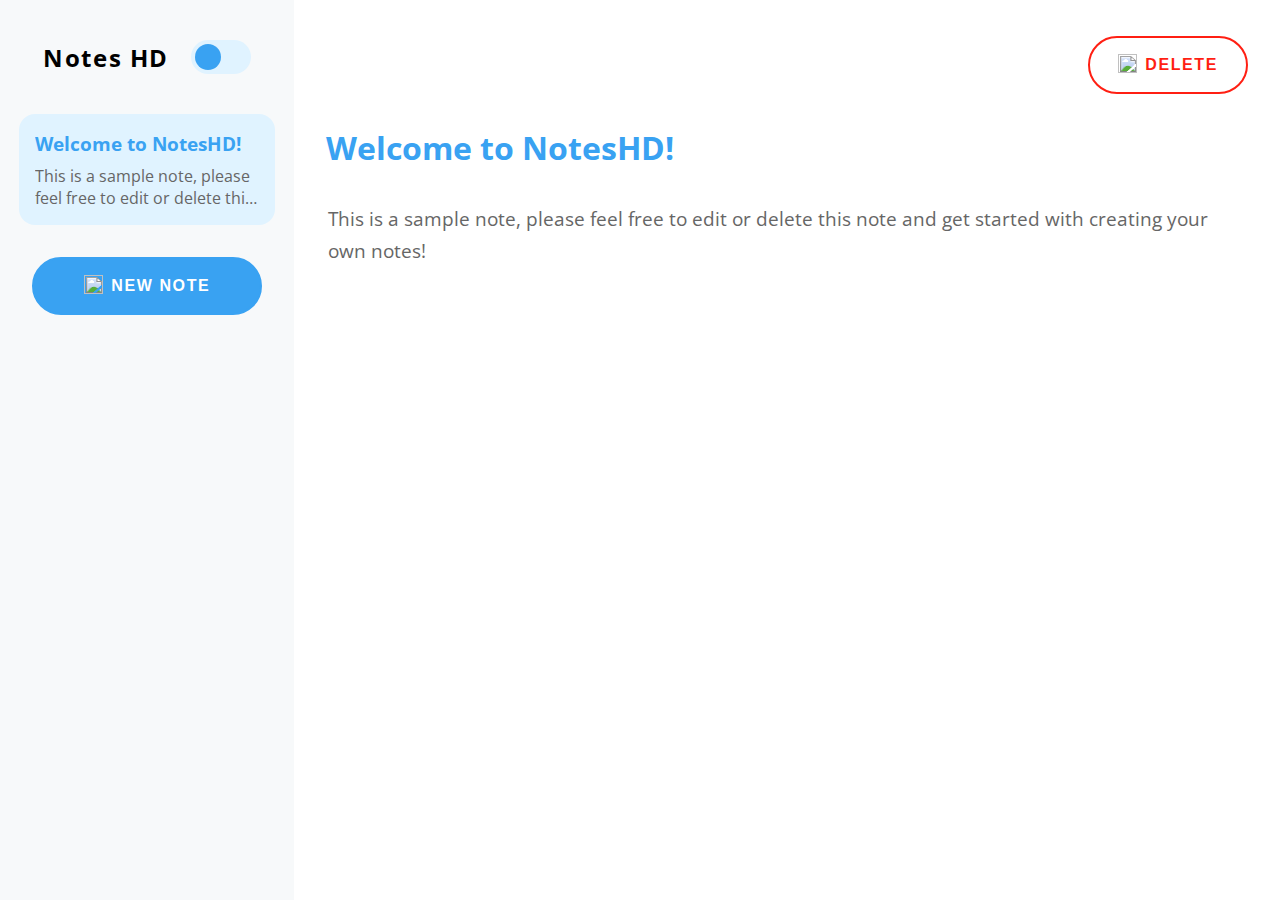
==== index.html @ 74dc89cb "fix: note title responsiveness and dark mode flash" ====
<!DOCTYPE html>
<html lang="en">
  <head>
    <meta charset="UTF-8" />
    <meta name="viewport" content="width=device-width, initial-scale=1.0" />
    <link rel="stylesheet" href="./styles.css" />
    <title>Vanilla Notes | Hetav Desai</title>
  </head>
  <body>
    <script src="theme.js" type="text/javascript"></script>
    <div class="container">
      <section class="left">
        <div class="header">
          <h2 class="notes-list-heading">Notes HD</h2>
          <div class="theme-switch-wrapper">
            <label class="theme-switch" for="checkbox">
              <input type="checkbox" id="checkbox" />
              <div class="slider round"></div>
            </label>
          </div>
        </div>
        <div class="notes-list">
          <!-- <div class="note-list-item">
            <h3 class="title">Title</h3>
            <p class="note">note</p>
          </div>
          <div class="note-list-item-selected">
            <h3 class="note-list-item-title">Title</h3>
            <p class="note-list-item-note">note</p>
          </div> -->
        </div>
        <button class="btn add" onclick="addNote()">
          <img src="/images/plus.svg" class="btn-icon" />
          <p>New Note</p>
        </button>
      </section>
      <section class="right">
        <div class="note-item">
          <!-- <input type="text" placeholder="Title" class="note-title"></input> -->
          <!-- <textarea
            type="text"
            placeholder="Note note"
            class="note-note"
          ></textarea>
          <small class="small-text">Last modified at 06:00 p.m.</small> -->
        </div>
      </section>
    </div>
    <script src="app.js" type="text/javascript"></script>
  </body>
</html>
---- styles.css ----
@import url("https://fonts.googleapis.com/css2?family=Open+Sans:wght@400;500;600;700;800;900&display=swap");

* {
  margin: 0;
}

:root {
  height: 100%;
  --primary-text: #000;
  --secondary-text: #666;
  --primary-bg: #fff;
  --secondary-bg: #f7f9fa;
  --tertiary-bg: #e0f3ff;
  --hover-bg: #e7f5fd;
  --accent: #ff1f13;
  --button: #39a2f2;
}

[data-theme="dark"] {
  --primary-text: #fafafa;
  --secondary-text: #8899a6;
  --primary-bg: #15202b;
  --secondary-bg: #253341;
  --tertiary-bg: #172e3f;
  --hover-bg: #172e3f;
  --accent: #ff1f13;
  --button: #39a2f2;
}

body {
  font-family: "Open Sans", sans-serif;
  height: 100%;
}

.div-edit {
  outline: none;
  line-height: auto;
}

.div-edit:empty {
  display: block;
  min-height: 3rem;
}

.div-edit:empty:focus::before {
  content: "";
  display: block;
  opacity: 0.5;
}

.div-edit:empty::before {
  content: "Untitled";
  display: block;
  opacity: 0.5;
}

.container {
  display: flex;
  width: 100%;
  height: 100%;
  background-color: var(--primary-bg);
  overflow: scroll;
  transition: all 0.25s ease-in;
}

.header {
  display: flex;
  flex-direction: row;
  align-items: center;
  justify-content: space-around;
  flex-wrap: wrap;
  /* max-width: 25%; */
}

.theme-switch-wrapper {
  display: flex;
  flex-direction: row;
  align-items: center;
  margin: 0.5rem 0;
}

.theme-switch {
  display: inline-block;
  height: 34px;
  position: relative;
  width: 60px;
}

.theme-switch input {
  display: none;
}

.slider {
  background-color: var(--tertiary-bg);
  bottom: 0;
  cursor: pointer;
  left: 0;
  position: absolute;
  right: 0;
  top: 0;
  transition: 0.4s;
}

.slider:before {
  background-color: var(--button);
  bottom: 4px;
  content: "";
  height: 26px;
  left: 4px;
  position: absolute;
  transition: 0.4s;
  width: 26px;
}

input:checked + .slider {
  background-color: var(--hover-bg);
}

input:checked + .slider:before {
  transform: translateX(26px);
  content: "";
}

.slider.round {
  border-radius: 34px;
}

.slider.round:before {
  border-radius: 50%;
}

.empty-state {
  display: flex;
  flex-direction: column;
  justify-content: center;
  align-items: center;
  height: 100%;
  color: var(--blue600);
}

.empty-state > img {
  width: 12rem;
  height: 12rem;
  opacity: 0.1;
}

.empty-state > h2 {
  margin: 3rem 0 0.5rem 0;
  font-size: 2rem;
  opacity: 0.2;
}

.empty-state > p {
  opacity: 0.3;
}

.left {
  width: 25%;
  min-width: 100px;
  padding: 2rem;
  background-color: var(--secondary-bg);
  overflow-y: scroll;
  transition: background-color 0.25s ease-in;
}

.notes-list {
  margin: 2rem 0;
  color: var(--primary-text);
}

.notes-list-heading {
  font-weight: 700;
  font-size: 1.5rem;
  letter-spacing: 0.1rem;
  color: var(--primary-text);
  text-align: center;
}

.note-list-item,
.note-list-item-selected {
  padding: 1rem;
  margin: 0.5rem -0.8rem;
  cursor: pointer;
  border-radius: 1rem;
  transition: color, background-color 0.3s ease-in-out;
  color: var(--primary-text);
}

.note-list-item:hover {
  background-color: var(--hover-bg);
  color: var(--button);
}

.note-list-item-title {
  font-size: 1.2rem;
  font-weight: bold;
  overflow: hidden;
  text-overflow: ellipsis;
  display: -webkit-box;
  -webkit-line-clamp: 1;
  -webkit-box-orient: vertical;
}

.note-list-item-note {
  font-size: 1rem;
  color: var(--secondary-text);
  overflow: hidden;
  text-overflow: ellipsis;
  display: -webkit-box;
  -webkit-line-clamp: 2;
  -webkit-box-orient: vertical;
  margin-top: 0.5rem;
}

.note-list-item-selected {
  background-color: var(--tertiary-bg);
  color: var(--button);
}

.note-list-item-selected .note-list-item-note {
  color: var(--secondary-text);
}

.btn {
  padding: 1rem 0;
  width: 100%;
  box-shadow: none;
  border-radius: 2rem;
  font-size: 1rem;
  font-weight: 700;
  letter-spacing: 0.1rem;
  cursor: pointer;
  text-transform: uppercase;
  display: flex;
  justify-content: center;
  align-items: center;
}

.add {
  border: 2px solid var(--button);
  color: white;
  background: var(--button);
}

button:focus {
  outline: none;
}

.delete {
  padding: 1rem 0;
  background-color: transparent;
  margin-left: auto;
  margin-top: 0.25rem;
  border: 2px solid var(--accent);
  color: var(--accent);
  min-width: 10rem;
  max-width: 10rem;
}

.btn-icon {
  height: 1.2rem;
  width: 1.2rem;
  margin: 0 0.5rem 0.2rem 0;
}

.right {
  padding: 2rem;
  width: 100%;
  min-width: 0;
  display: flex;
  flex-direction: column;
}

.note-item {
  display: flex;
  flex-direction: column;
  height: 100%;
}

input,
textarea {
  background-color: transparent;
  border: none;
  min-width: 0;
}

input:focus,
textarea:focus {
  outline: none;
}

.note-title {
  font-family: "Open Sans", sans-serif;
  font-weight: bold;
  font-size: 2rem;
  margin: 2rem 0;
  color: var(--button);
  resize: none;
  height: auto;
  text-overflow: ellipsis;
  display: -webkit-box;
  -webkit-line-clamp: 4;
  -webkit-box-orient: vertical;
}

.note-note {
  font-family: "Open Sans", sans-serif;
  height: 100%;
  resize: none;
  font-size: 1.2rem;
  color: var(--secondary-text);
  line-height: 2rem;
}

.small-text {
  margin: auto 0 0 auto;
  color: #303030;
}

@media (max-width: 960px) {
  .right {
    padding: 2rem;
  }

  .btn > p {
    display: none;
  }
  .btn,
  .delete {
    width: auto;
    min-width: 0;
    padding: 1rem;
  }

  .btn-icon {
    margin: 0;
  }

  .add {
    margin: auto;
  }
}
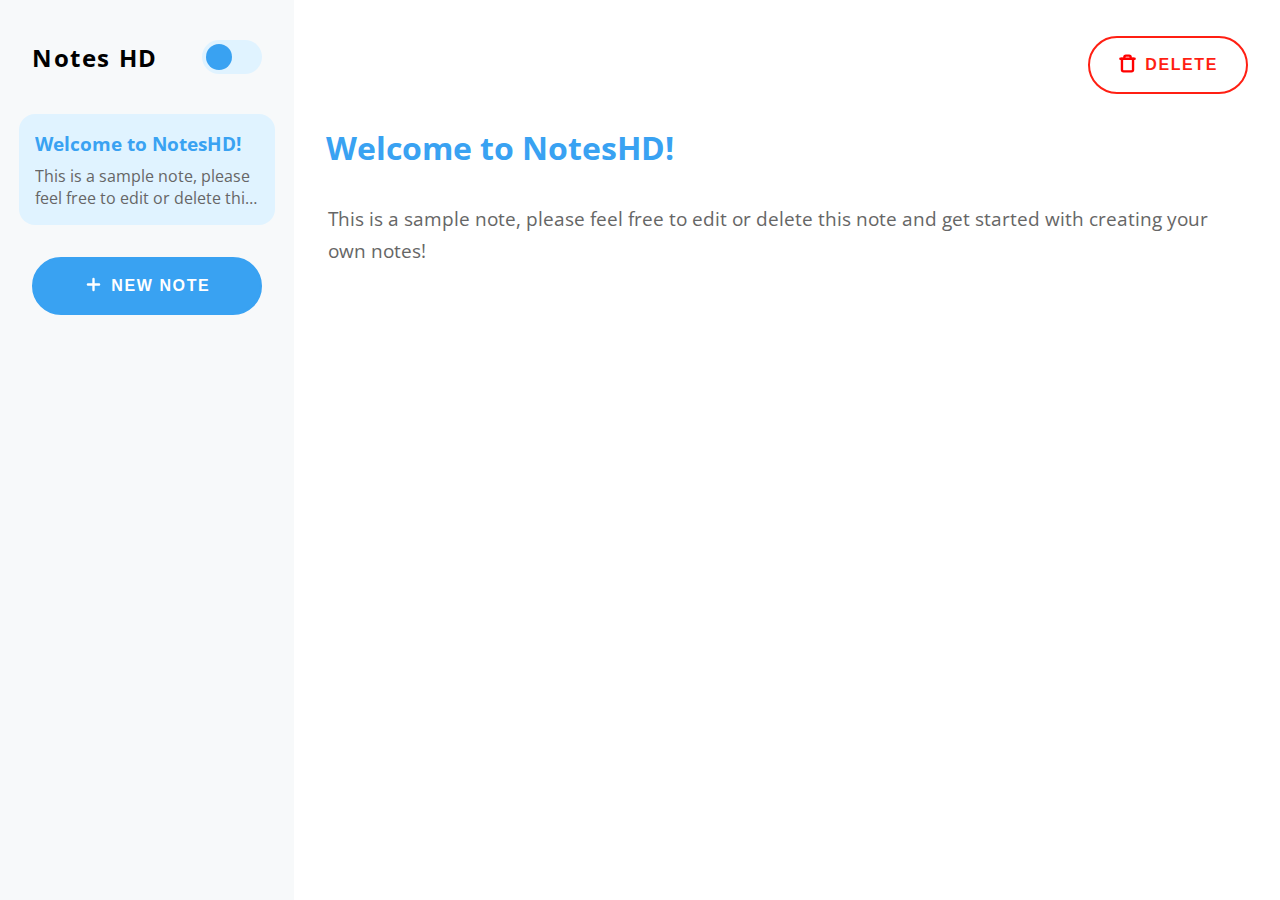
==== commit 993f2030: "Merge 281e39dfabed1f5d2a5e5e1a97935e56550a41a6 into be21c9ecf4bfc42489585206027e069be8a26231" ====
--- a/index.html
+++ b/index.html
@@ -4,7 +4,7 @@
     <meta charset="UTF-8" />
     <meta name="viewport" content="width=device-width, initial-scale=1.0" />
     <link rel="stylesheet" href="./styles.css" />
-    <title>Vanilla Notes | Hetav Desai</title>
+    <title>NotesHD | Hetav Desai</title>
   </head>
   <body>
     <script src="theme.js" type="text/javascript"></script>
@@ -12,14 +12,18 @@
       <section class="left">
         <div class="header">
           <h2 class="notes-list-heading">Notes HD</h2>
-          <div class="theme-switch-wrapper">
-            <label class="theme-switch" for="checkbox">
-              <input type="checkbox" id="checkbox" />
+          <label class="theme-switch-wrapper">
+            <div class="theme-switch">
+              <input
+                type="checkbox"
+                class="toggle-theme-checkbox"
+                aria-label="toggle theme"
+              />
               <div class="slider round"></div>
             </label>
           </div>
         </div>
-        <div class="notes-list">
+        <div class="notes-list js-notes-list">
           <!-- <div class="note-list-item">
             <h3 class="title">Title</h3>
             <p class="note">note</p>
@@ -29,13 +33,13 @@
             <p class="note-list-item-note">note</p>
           </div> -->
         </div>
-        <button class="btn add" onclick="addNote()">
-          <img src="/images/plus.svg" class="btn-icon" />
-          <p>New Note</p>
+        <button class="btn add-btn" onclick="addNote()">
+          <img src="/images/plus.svg" class="btn-icon" alt="add new note" />
+          <span>New Note</span>
         </button>
       </section>
       <section class="right">
-        <div class="note-item">
+        <div class="note-item js-note-item">
           <!-- <input type="text" placeholder="Title" class="note-title"></input> -->
           <!-- <textarea
             type="text"
--- a/styles.css
+++ b/styles.css
@@ -5,15 +5,15 @@
 }
 
 :root {
-  height: 100%;
+  height: 100vh;
   --primary-text: #000;
   --secondary-text: #666;
   --primary-bg: #fff;
   --secondary-bg: #f7f9fa;
   --tertiary-bg: #e0f3ff;
   --hover-bg: #e7f5fd;
-  --accent: #ff1f13;
-  --button: #39a2f2;
+  --accent-color: #ff1f13;
+  --button-color: #39a2f2;
 }
 
 [data-theme="dark"] {
@@ -23,8 +23,8 @@
   --secondary-bg: #253341;
   --tertiary-bg: #172e3f;
   --hover-bg: #172e3f;
-  --accent: #ff1f13;
-  --button: #39a2f2;
+  --accent-color: #ff1f13;
+  --button-color: #39a2f2;
 }
 
 body {
@@ -67,9 +67,8 @@
   display: flex;
   flex-direction: row;
   align-items: center;
-  justify-content: space-around;
+  justify-content: center;
   flex-wrap: wrap;
-  /* max-width: 25%; */
 }
 
 .theme-switch-wrapper {
@@ -102,7 +101,7 @@
 }
 
 .slider:before {
-  background-color: var(--button);
+  background-color: var(--button-color);
   bottom: 4px;
   content: "";
   height: 26px;
@@ -135,7 +134,6 @@
   justify-content: center;
   align-items: center;
   height: 100%;
-  color: var(--blue600);
 }
 
 .empty-state > img {
@@ -148,10 +146,12 @@
   margin: 3rem 0 0.5rem 0;
   font-size: 2rem;
   opacity: 0.2;
+  color: var(--secondary-text);
 }
 
 .empty-state > p {
   opacity: 0.3;
+  color: var(--secondary-text);
 }
 
 .left {
@@ -164,8 +164,8 @@
 }
 
 .notes-list {
-  margin: 2rem 0;
-  color: var(--primary-text);
+  margin: 2rem auto;
+  color: var(--secondary-text);
 }
 
 .notes-list-heading {
@@ -174,6 +174,7 @@
   letter-spacing: 0.1rem;
   color: var(--primary-text);
   text-align: center;
+  margin-right: auto;
 }
 
 .note-list-item,
@@ -188,7 +189,7 @@
 
 .note-list-item:hover {
   background-color: var(--hover-bg);
-  color: var(--button);
+  color: var(--button-color);
 }
 
 .note-list-item-title {
@@ -214,7 +215,7 @@
 
 .note-list-item-selected {
   background-color: var(--tertiary-bg);
-  color: var(--button);
+  color: var(--button-color);
 }
 
 .note-list-item-selected .note-list-item-note {
@@ -236,23 +237,23 @@
   align-items: center;
 }
 
-.add {
-  border: 2px solid var(--button);
+.add-btn {
+  border: 2px solid var(--button-color);
   color: white;
-  background: var(--button);
+  background: var(--button-color);
 }
 
 button:focus {
   outline: none;
 }
 
-.delete {
+.delete-btn {
   padding: 1rem 0;
   background-color: transparent;
   margin-left: auto;
   margin-top: 0.25rem;
-  border: 2px solid var(--accent);
-  color: var(--accent);
+  border: 2px solid var(--accent-color);
+  color: var(--accent-color);
   min-width: 10rem;
   max-width: 10rem;
 }
@@ -294,7 +295,7 @@
   font-weight: bold;
   font-size: 2rem;
   margin: 2rem 0;
-  color: var(--button);
+  color: var(--button-color);
   resize: none;
   height: auto;
   text-overflow: ellipsis;
@@ -322,11 +323,11 @@
     padding: 2rem;
   }
 
-  .btn > p {
+  .btn > span {
     display: none;
   }
   .btn,
-  .delete {
+  .delete-btn {
     width: auto;
     min-width: 0;
     padding: 1rem;
@@ -336,7 +337,7 @@
     margin: 0;
   }
 
-  .add {
+  .add-btn {
     margin: auto;
   }
 }
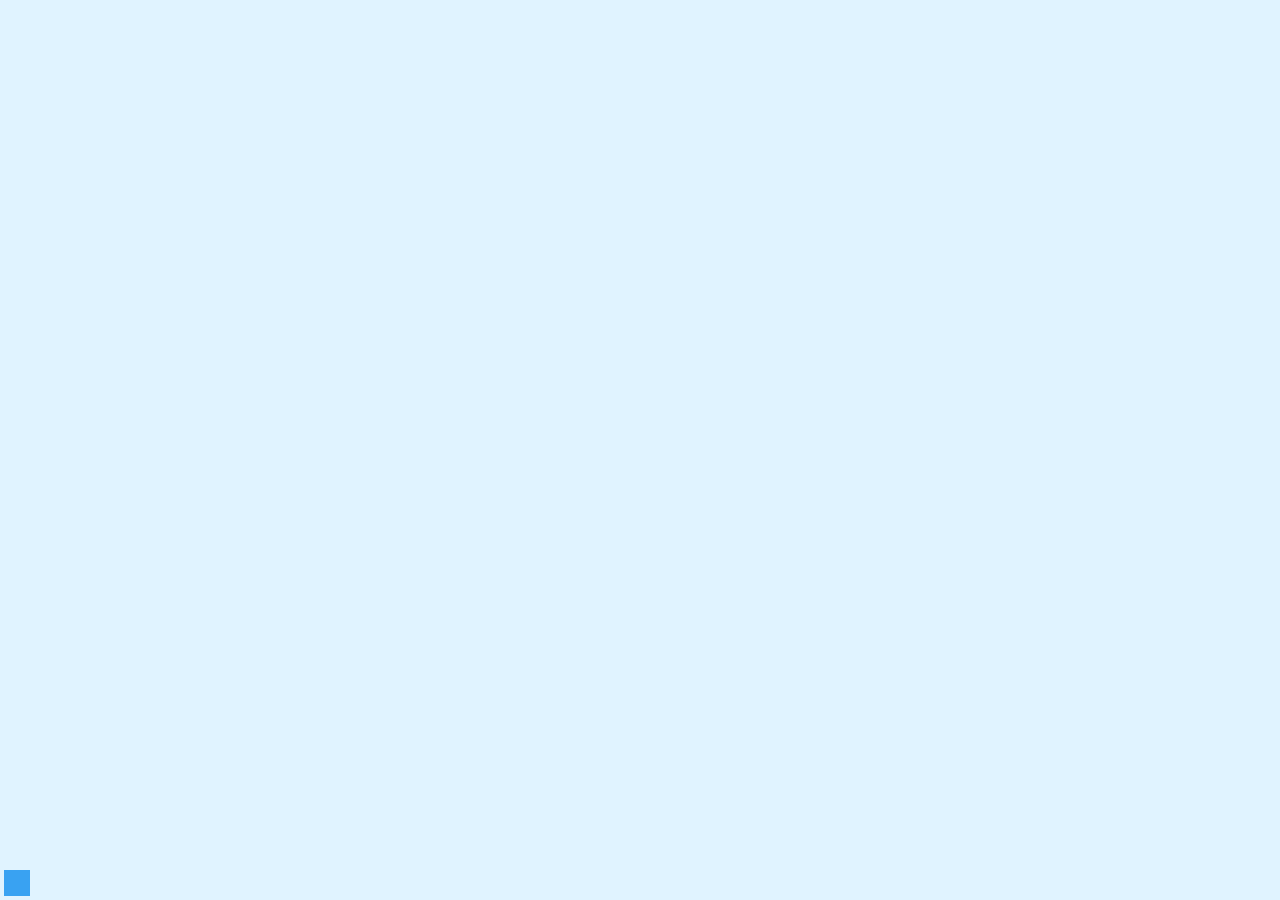
==== commit 38df7a42: "feat: add save, delete and create note functionality" ====
--- a/index.html
+++ b/index.html
@@ -1,55 +1,34 @@
 <!DOCTYPE html>
 <html lang="en">
-  <head>
-    <meta charset="UTF-8" />
-    <meta name="viewport" content="width=device-width, initial-scale=1.0" />
-    <link rel="stylesheet" href="./styles.css" />
-    <title>NotesHD | Hetav Desai</title>
-  </head>
-  <body>
-    <script src="theme.js" type="text/javascript"></script>
-    <div class="container">
-      <section class="left">
-        <div class="header">
-          <h2 class="notes-list-heading">Notes HD</h2>
-          <label class="theme-switch-wrapper">
-            <div class="theme-switch">
-              <input
-                type="checkbox"
-                class="toggle-theme-checkbox"
-                aria-label="toggle theme"
-              />
-              <div class="slider round"></div>
+
+<head>
+    <meta charset="UTF-8">
+    <meta name="viewport" content="width=device-width, initial-scale=1.0">
+    <title>Notes App</title>
+    <link rel="stylesheet" href="styles.css" />
+</head>
+
+<body>
+    <div class="main">
+        <div class="sidebar">
+            <label for="dark">
+                <input type="checkbox" name="dark" id="dark" />
+                <span class="slider"></span>
             </label>
-          </div>
+            <button style="margin-top: 1rem;" id="btn-new" class="btn btn-new">+ New Note</button>
         </div>
-        <div class="notes-list js-notes-list">
-          <!-- <div class="note-list-item">
-            <h3 class="title">Title</h3>
-            <p class="note">note</p>
-          </div>
-          <div class="note-list-item-selected">
-            <h3 class="note-list-item-title">Title</h3>
-            <p class="note-list-item-note">note</p>
-          </div> -->
+        <div class="note">
+            <div class="absolute">
+                <button id="btn-save" class="btn btn-new btn-save">Save</button>
+                <button id="btn-delete" class="btn btn-delete">Delete</button>
+            </div>
+            <input type="text" id="heading" class="note-heading" />
+            <div class="note-content" id="content" contenteditable="true"></div>
         </div>
-        <button class="btn add-btn" onclick="addNote()">
-          <img src="/images/plus.svg" class="btn-icon" alt="add new note" />
-          <span>New Note</span>
-        </button>
-      </section>
-      <section class="right">
-        <div class="note-item js-note-item">
-          <!-- <input type="text" placeholder="Title" class="note-title"></input> -->
-          <!-- <textarea
-            type="text"
-            placeholder="Note note"
-            class="note-note"
-          ></textarea>
-          <small class="small-text">Last modified at 06:00 p.m.</small> -->
-        </div>
-      </section>
     </div>
-    <script src="app.js" type="text/javascript"></script>
-  </body>
-</html>
+    <script type="module" src="./index.js"></script>
+    <script type="module" src="./theme.js"></script>
+    <script type="module" src="./utils.js"></script>
+</body>
+
+</html>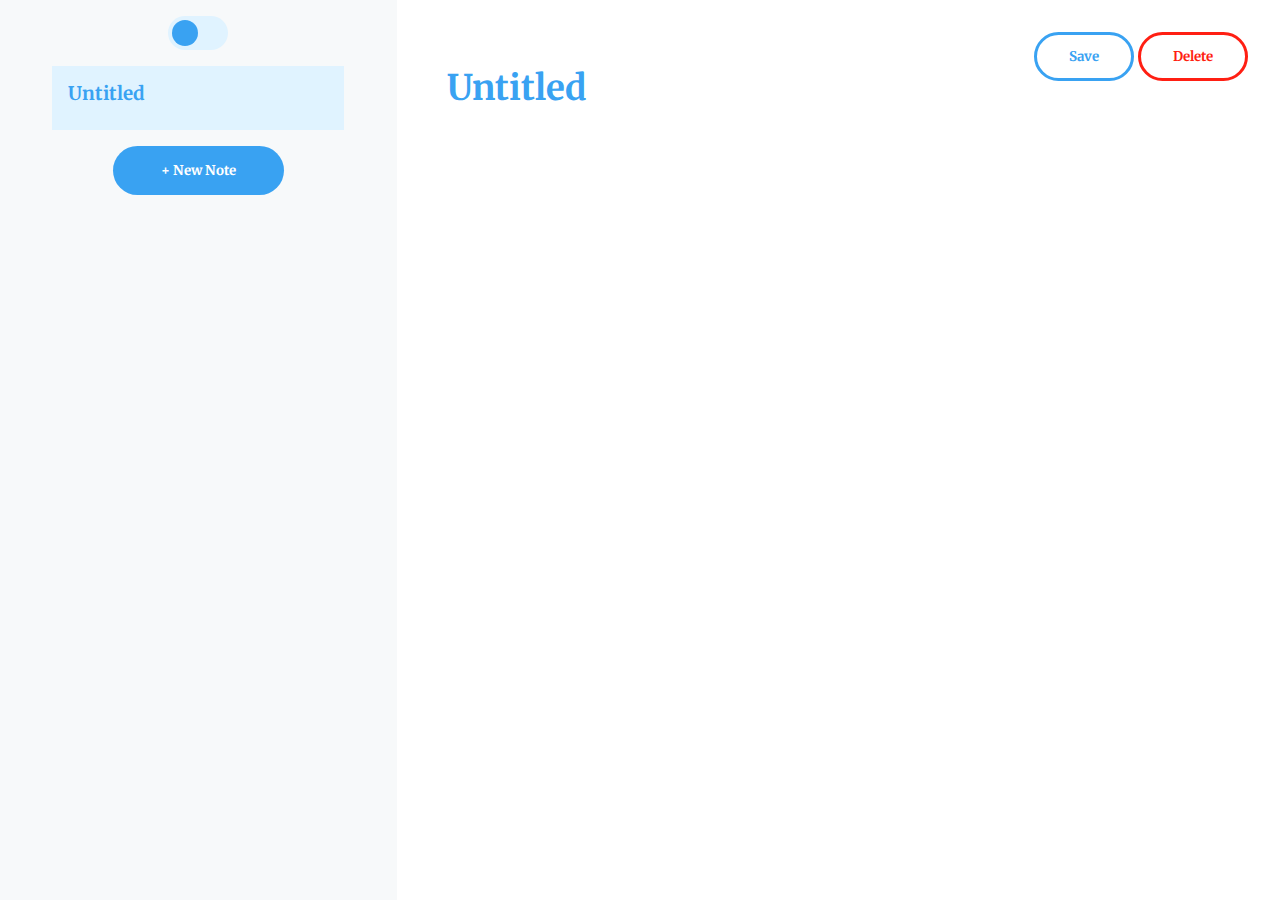
==== commit 3a712547: "refactor: add changes suggested in comments" ====
--- a/index.html
+++ b/index.html
@@ -2,33 +2,33 @@
 <html lang="en">
 
 <head>
-    <meta charset="UTF-8">
-    <meta name="viewport" content="width=device-width, initial-scale=1.0">
-    <title>Notes App</title>
-    <link rel="stylesheet" href="styles.css" />
+  <meta charset="UTF-8">
+  <meta name="viewport" content="width=device-width, initial-scale=1.0">
+  <title>Notes App</title>
+  <link rel="stylesheet" href="styles.css" />
 </head>
 
 <body>
-    <div class="main">
-        <div class="sidebar">
-            <label for="dark">
-                <input type="checkbox" name="dark" id="dark" />
-                <span class="slider"></span>
-            </label>
-            <button style="margin-top: 1rem;" id="btn-new" class="btn btn-new">+ New Note</button>
-        </div>
-        <div class="note">
-            <div class="absolute">
-                <button id="btn-save" class="btn btn-new btn-save">Save</button>
-                <button id="btn-delete" class="btn btn-delete">Delete</button>
-            </div>
-            <input type="text" id="heading" class="note-heading" />
-            <div class="note-content" id="content" contenteditable="true"></div>
-        </div>
+  <div class="main">
+    <div class="sidebar">
+      <label for="dark">
+        <input type="checkbox" name="dark" id="dark" />
+        <span class="slider"></span>
+      </label>
+      <button id="btn-new" class="btn btn-new marginTop">+ New Note</button>
     </div>
-    <script type="module" src="./index.js"></script>
-    <script type="module" src="./theme.js"></script>
-    <script type="module" src="./utils.js"></script>
+    <div class="note">
+      <div class="absolute">
+        <button id="btn-save" class="btn btn-new btn-save">Save</button>
+        <button id="btn-delete" class="btn btn-delete">Delete</button>
+      </div>
+      <input type="text" id="heading" class="note-heading" />
+      <div class="note-content" id="content" contenteditable></div>
+    </div>
+  </div>
+  <script type="module" src="./index.js"></script>
+  <script type="module" src="./theme.js"></script>
+  <script type="module" src="./utils.js"></script>
 </body>
 
 </html>--- a/styles.css
+++ b/styles.css
@@ -1,343 +1,274 @@
-@import url("https://fonts.googleapis.com/css2?family=Open+Sans:wght@400;500;600;700;800;900&display=swap");
-
-* {
-  margin: 0;
-}
+@import url('https://fonts.googleapis.com/css2?family=Merriweather:ital,wght@0,400;0,700;1,400;1,700&display=swap');
 
 :root {
-  height: 100vh;
   --primary-text: #000;
   --secondary-text: #666;
   --primary-bg: #fff;
   --secondary-bg: #f7f9fa;
   --tertiary-bg: #e0f3ff;
-  --hover-bg: #e7f5fd;
-  --accent-color: #ff1f13;
-  --button-color: #39a2f2;
-}
-
-[data-theme="dark"] {
-  --primary-text: #fafafa;
-  --secondary-text: #8899a6;
-  --primary-bg: #15202b;
-  --secondary-bg: #253341;
-  --tertiary-bg: #172e3f;
-  --hover-bg: #172e3f;
-  --accent-color: #ff1f13;
-  --button-color: #39a2f2;
+  --warning-color: #ff1f13;
+  --warning-dark: #ca1910;
+  --warning-light: #ff4b42;
+  --primary-color: #39a2f2;
+  --dark-color: #1a85d6;
+  --light-color: #6cbaf7;
+}
+
+html {
+  box-sizing: border-box;
+}
+
+*,
+*:before,
+*:after {
+  box-sizing: inherit;
 }
 
 body {
-  font-family: "Open Sans", sans-serif;
-  height: 100%;
-}
-
-.div-edit {
-  outline: none;
-  line-height: auto;
-}
-
-.div-edit:empty {
-  display: block;
-  min-height: 3rem;
-}
-
-.div-edit:empty:focus::before {
-  content: "";
-  display: block;
-  opacity: 0.5;
-}
-
-.div-edit:empty::before {
-  content: "Untitled";
-  display: block;
-  opacity: 0.5;
-}
-
-.container {
-  display: flex;
-  width: 100%;
-  height: 100%;
+  font-family: 'Merriweather', serif;
+  margin: 0;
+}
+
+/* Buttons */
+.btn {
+  font-weight: 700;
+  border-radius: 25px;
+  font-family: inherit;
+  cursor: pointer;
+}
+
+.btn-new {
+  color: white;
+  background: var(--primary-color);
+  border: none;
+  padding: 1rem 1.2rem;
+  outline: none;
+  cursor: pointer;
+}
+
+.btn-new:hover,
+.btn-new:focus {
+  outline: none;
+  background: var(--dark-color);
+}
+
+.btn-new:active {
+  background: var(--light-color);
+}
+
+.btn-delete {
+  color: var(--warning-color);
+  background: var(--primary-bg);
+  padding: 0.8rem 2rem;
+  border: 3px solid var(--warning-color);
+}
+
+.btn-delete:hover,
+.btn-delete:focus {
+  outline: none;
+  background: var(--warning-dark);
+  border: 3px solid var(--warning-dark);
+  color: white;
+}
+
+.btn-delete:active {
+  background: var(--warning-light);
+  border: 3px solid var(--warning-light);
+}
+
+.btn-save {
+  border: 3px solid var(--primary-color);
+  padding: 0.8rem 2rem;
+  color: var(--primary-color);
   background-color: var(--primary-bg);
-  overflow: scroll;
-  transition: all 0.25s ease-in;
-}
-
-.header {
-  display: flex;
-  flex-direction: row;
-  align-items: center;
-  justify-content: center;
-  flex-wrap: wrap;
-}
-
-.theme-switch-wrapper {
-  display: flex;
-  flex-direction: row;
-  align-items: center;
-  margin: 0.5rem 0;
-}
-
-.theme-switch {
+}
+
+.btn-save:hover,
+.btn-save:focus {
+  border: 3px solid var(--dark-color);
+  color: white;
+}
+
+.btn-save:active {
+  border: 3px solid var(--light-color);
+  color: white;
+}
+
+.absolute {
+  position: absolute;
+  top: 0.5rem;
+  right: 0rem;
+  padding-bottom: 1rem;
+}
+
+.marginTop {
+  margin-top: 1rem;
+}
+
+/* Toggle */
+
+input[type="checkbox"] {
+  opacity: 0;
+  width: 0;
+  height: 0;
+}
+
+label[for="dark"] {
   display: inline-block;
   height: 34px;
+  width: 60px;
+  background-color: var(--tertiary-bg);
+  border-radius: 34px;
   position: relative;
-  width: 60px;
-}
-
-.theme-switch input {
-  display: none;
+  flex: 0 0 auto;
+  margin-bottom: 1rem;
 }
 
 .slider {
-  background-color: var(--tertiary-bg);
+  position: absolute;
+  cursor: pointer;
+  top: 0;
+  left: 0;
+  right: 0;
   bottom: 0;
-  cursor: pointer;
-  left: 0;
+  transition: .4s;
+}
+
+.slider:before {
   position: absolute;
-  right: 0;
-  top: 0;
-  transition: 0.4s;
-}
-
-.slider:before {
-  background-color: var(--button-color);
-  bottom: 4px;
   content: "";
   height: 26px;
+  width: 26px;
   left: 4px;
-  position: absolute;
-  transition: 0.4s;
-  width: 26px;
-}
-
-input:checked + .slider {
-  background-color: var(--hover-bg);
-}
-
-input:checked + .slider:before {
+  bottom: 4px;
+  background: var(--primary-color);
+  transition: .4s;
+  border-radius: 50%;
+}
+
+input:checked+.slider:before {
   transform: translateX(26px);
-  content: "";
-}
-
-.slider.round {
-  border-radius: 34px;
-}
-
-.slider.round:before {
-  border-radius: 50%;
-}
-
-.empty-state {
+}
+
+/* Sidebar Note */
+
+.sidebar-note {
+  position: relative;
+  padding: 0.5rem;
+  width: 80%;
+  color: var(--secondary-text);
+  cursor: pointer;
+}
+
+.sidebar-note>p {
+  margin: 0;
+  white-space: nowrap;
+  overflow: hidden;
+  text-overflow: ellipsis;
+}
+
+.sidebar-note-heading {
+  color: var(--primary-text);
+  margin-block-start: 0em;
+  margin-block-end: 0.5em;
+  white-space: nowrap;
+  overflow: hidden;
+  text-overflow: ellipsis;
+}
+
+.sidebar-note-active {
+  background-color: var(--tertiary-bg);
+}
+
+.sidebar-note-heading-active {
+  color: var(--primary-color);
+}
+
+/* Divided Screen */
+
+.main {
+  display: flex;
+  align-items: stretch;
+  height: 100vh
+}
+
+.sidebar {
+  padding: 1rem;
   display: flex;
   flex-direction: column;
-  justify-content: center;
   align-items: center;
-  height: 100%;
-}
-
-.empty-state > img {
-  width: 12rem;
-  height: 12rem;
-  opacity: 0.1;
-}
-
-.empty-state > h2 {
-  margin: 3rem 0 0.5rem 0;
-  font-size: 2rem;
-  opacity: 0.2;
-  color: var(--secondary-text);
-}
-
-.empty-state > p {
-  opacity: 0.3;
-  color: var(--secondary-text);
-}
-
-.left {
-  width: 25%;
-  min-width: 100px;
-  padding: 2rem;
-  background-color: var(--secondary-bg);
-  overflow-y: scroll;
-  transition: background-color 0.25s ease-in;
-}
-
-.notes-list {
-  margin: 2rem auto;
-  color: var(--secondary-text);
-}
-
-.notes-list-heading {
+  justify-content: flex-start;
+  background: var(--secondary-bg);
+  flex: 4;
+  overflow: auto;
+}
+
+
+.note {
+  position: relative;
+  background: var(--primary-bg);
+  padding: 1rem;
+  overflow-y: auto;
+  overflow-x: hidden;
+  flex: 6
+}
+
+.note-heading {
+  font-family: inherit;
+  color: var(--primary-color);
+  font-size: 2.2rem;
   font-weight: 700;
-  font-size: 1.5rem;
-  letter-spacing: 0.1rem;
-  color: var(--primary-text);
-  text-align: center;
-  margin-right: auto;
-}
-
-.note-list-item,
-.note-list-item-selected {
-  padding: 1rem;
-  margin: 0.5rem -0.8rem;
-  cursor: pointer;
-  border-radius: 1rem;
-  transition: color, background-color 0.3s ease-in-out;
-  color: var(--primary-text);
-}
-
-.note-list-item:hover {
-  background-color: var(--hover-bg);
-  color: var(--button-color);
-}
-
-.note-list-item-title {
-  font-size: 1.2rem;
-  font-weight: bold;
-  overflow: hidden;
-  text-overflow: ellipsis;
-  display: -webkit-box;
-  -webkit-line-clamp: 1;
-  -webkit-box-orient: vertical;
-}
-
-.note-list-item-note {
-  font-size: 1rem;
-  color: var(--secondary-text);
-  overflow: hidden;
-  text-overflow: ellipsis;
-  display: -webkit-box;
-  -webkit-line-clamp: 2;
-  -webkit-box-orient: vertical;
-  margin-top: 0.5rem;
-}
-
-.note-list-item-selected {
-  background-color: var(--tertiary-bg);
-  color: var(--button-color);
-}
-
-.note-list-item-selected .note-list-item-note {
-  color: var(--secondary-text);
-}
-
-.btn {
-  padding: 1rem 0;
-  width: 100%;
-  box-shadow: none;
-  border-radius: 2rem;
-  font-size: 1rem;
-  font-weight: 700;
-  letter-spacing: 0.1rem;
-  cursor: pointer;
-  text-transform: uppercase;
+  outline: none;
+  border: none;
+  background: var(--primary-bg);
+  margin: 3rem 2rem 0 2rem;
+  width: inherit;
+}
+
+.note-content {
   display: flex;
-  justify-content: center;
-  align-items: center;
-}
-
-.add-btn {
-  border: 2px solid var(--button-color);
-  color: white;
-  background: var(--button-color);
-}
-
-button:focus {
-  outline: none;
-}
-
-.delete-btn {
-  padding: 1rem 0;
-  background-color: transparent;
-  margin-left: auto;
-  margin-top: 0.25rem;
-  border: 2px solid var(--accent-color);
-  color: var(--accent-color);
-  min-width: 10rem;
-  max-width: 10rem;
-}
-
-.btn-icon {
-  height: 1.2rem;
-  width: 1.2rem;
-  margin: 0 0.5rem 0.2rem 0;
-}
-
-.right {
-  padding: 2rem;
-  width: 100%;
-  min-width: 0;
-  display: flex;
-  flex-direction: column;
-}
-
-.note-item {
-  display: flex;
-  flex-direction: column;
-  height: 100%;
-}
-
-input,
-textarea {
-  background-color: transparent;
+  margin: 1rem 2rem;
+  color: var(--secondary-text)
+}
+
+.note-content:focus {
   border: none;
-  min-width: 0;
-}
-
-input:focus,
-textarea:focus {
-  outline: none;
-}
-
-.note-title {
-  font-family: "Open Sans", sans-serif;
-  font-weight: bold;
-  font-size: 2rem;
-  margin: 2rem 0;
-  color: var(--button-color);
-  resize: none;
-  height: auto;
-  text-overflow: ellipsis;
-  display: -webkit-box;
-  -webkit-line-clamp: 4;
-  -webkit-box-orient: vertical;
-}
-
-.note-note {
-  font-family: "Open Sans", sans-serif;
-  height: 100%;
-  resize: none;
-  font-size: 1.2rem;
-  color: var(--secondary-text);
-  line-height: 2rem;
-}
-
-.small-text {
-  margin: auto 0 0 auto;
-  color: #303030;
-}
-
-@media (max-width: 960px) {
-  .right {
-    padding: 2rem;
-  }
-
-  .btn > span {
-    display: none;
-  }
-  .btn,
-  .delete-btn {
-    width: auto;
-    min-width: 0;
+  outline: none;
+}
+
+
+@media screen and (min-width: 480px) {
+
+  .absolute {
+    right: 1.5rem;
+    top: 1.5rem;
+  }
+
+  .sidebar-note {
     padding: 1rem;
   }
 
-  .btn-icon {
-    margin: 0;
-  }
-
-  .add-btn {
-    margin: auto;
-  }
-}
+}
+
+@media screen and (min-width: 768px) {
+  .btn-new {
+    padding: 1rem 3rem;
+  }
+
+  .btn-save {
+    padding: 0.8rem 2rem;
+  }
+
+  .absolute {
+    right: 2rem;
+    top: 2rem;
+  }
+
+  .sidebar {
+    flex: 3
+  }
+
+  .note {
+    flex: 7
+  }
+}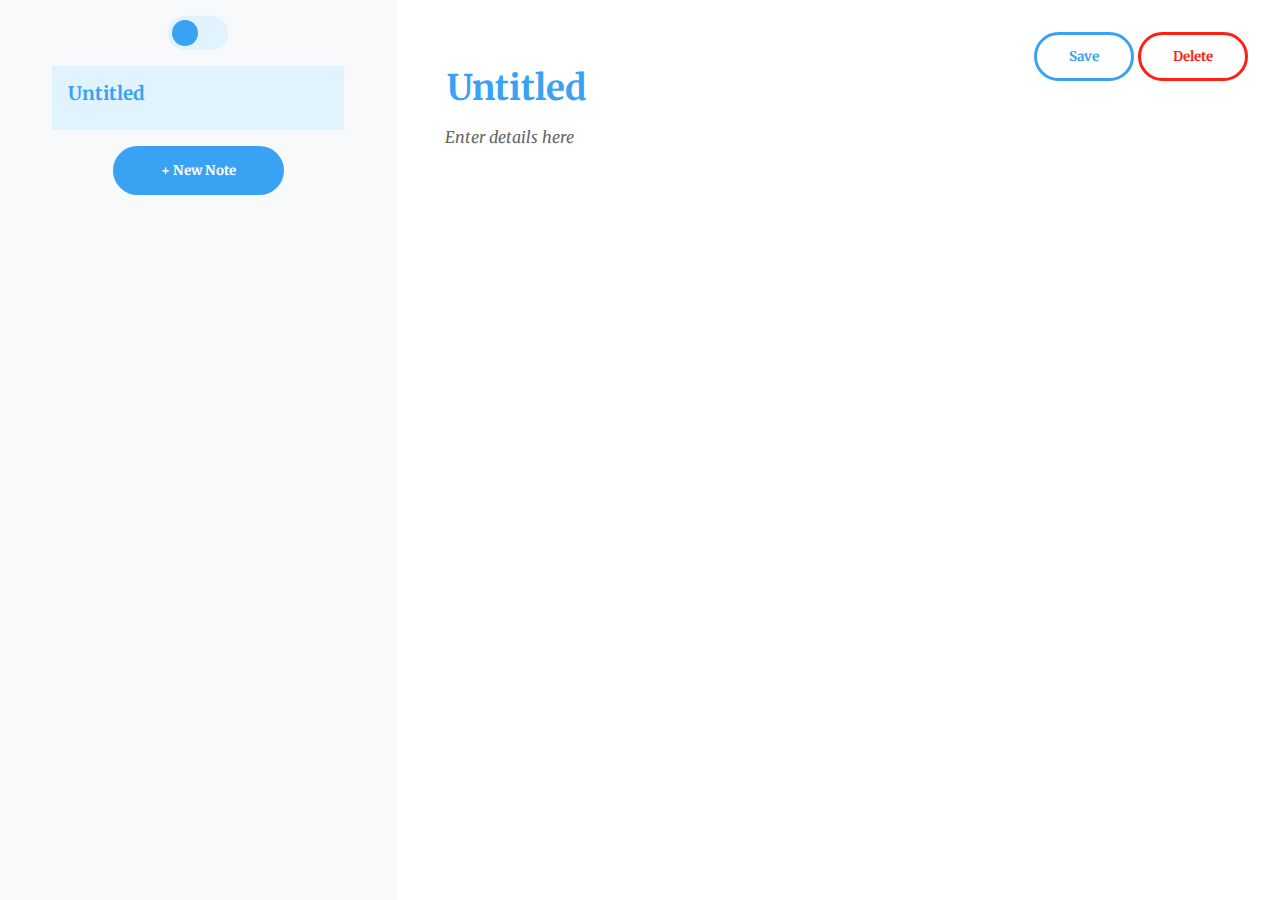
==== commit 8f2bbe08: "Merge pull request #1 from purvasheth/master" ====
--- a/index.html
+++ b/index.html
@@ -23,7 +23,7 @@
         <button id="btn-delete" class="btn btn-delete">Delete</button>
       </div>
       <input type="text" id="heading" class="note-heading" />
-      <div class="note-content" id="content" contenteditable></div>
+      <div class="note-content" id="content" contenteditable data-placeholder="Enter details here"></div>
     </div>
   </div>
   <script type="module" src="./index.js"></script>
--- a/styles.css
+++ b/styles.css
@@ -213,6 +213,12 @@
   flex: 6
 }
 
+:empty:before {
+  content: attr(data-placeholder);
+  color: var(--secondary-text);
+  font-style: italic;
+}
+
 .note-heading {
   font-family: inherit;
   color: var(--primary-color);
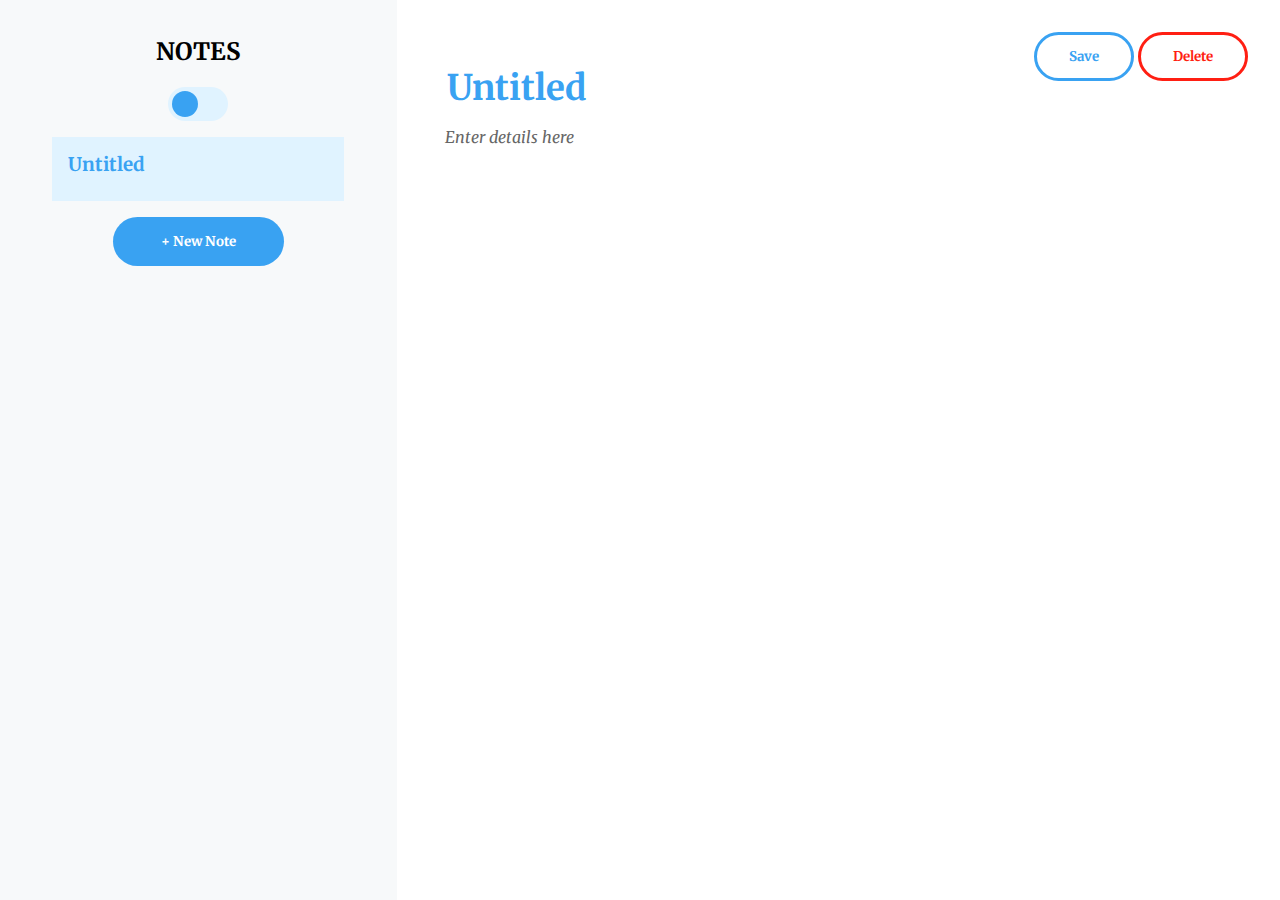
==== commit 4e7a3def: "style: add heading on sidebar" ====
--- a/index.html
+++ b/index.html
@@ -11,6 +11,7 @@
 <body>
   <div class="main">
     <div class="sidebar">
+      <h2 class="sidebar-heading">NOTES</h2>
       <label for="dark">
         <input type="checkbox" name="dark" id="dark" />
         <span class="slider"></span>
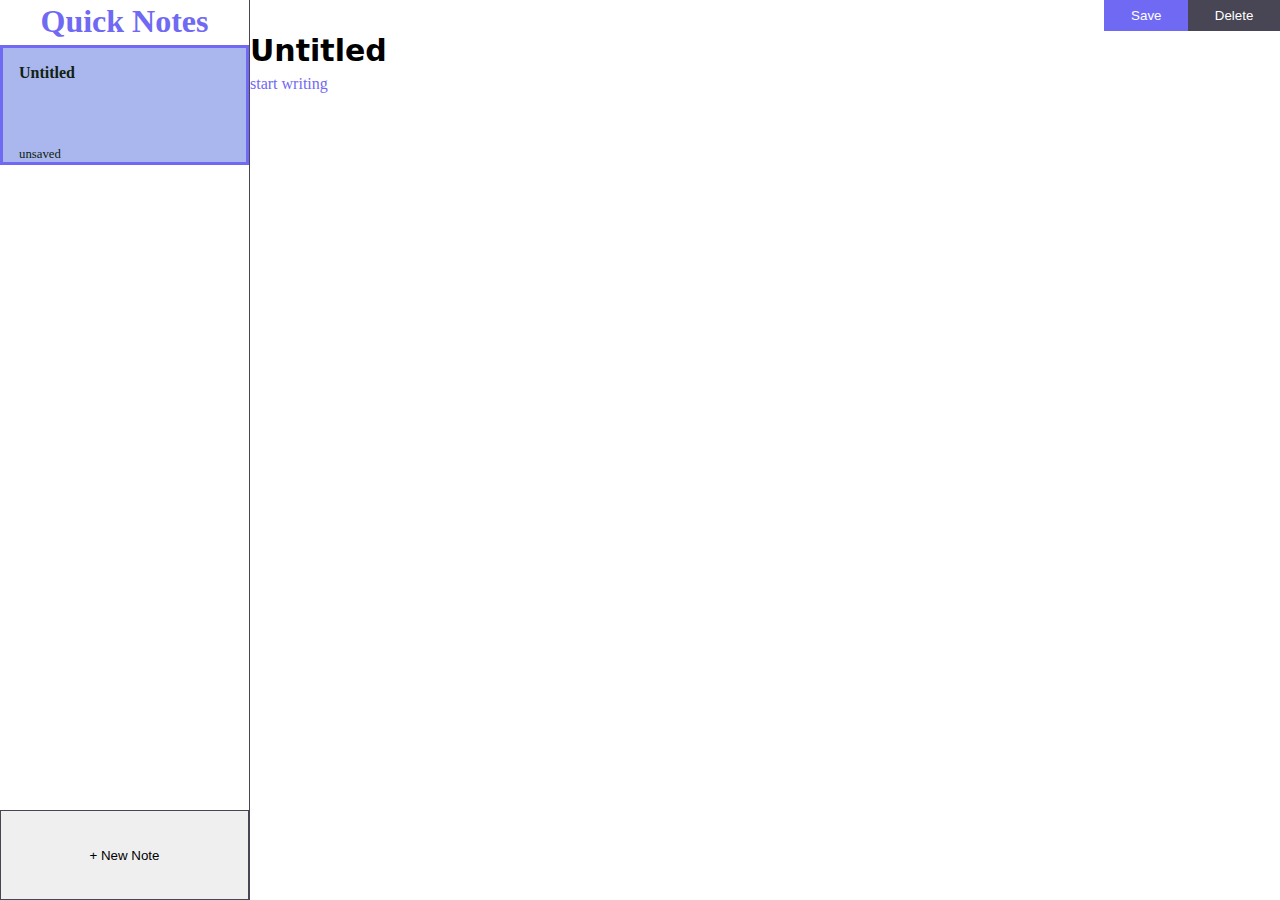
==== commit d631f721: "Merge 6657383214311134b936a2f20994c5091cca6b49 into be21c9ecf4bfc42489585206027e069be8a26231" ====
--- a/index.html
+++ b/index.html
@@ -1,35 +1,52 @@
 <!DOCTYPE html>
 <html lang="en">
-
 <head>
-  <meta charset="UTF-8">
-  <meta name="viewport" content="width=device-width, initial-scale=1.0">
-  <title>Notes App</title>
-  <link rel="stylesheet" href="styles.css" />
+    <meta charset="UTF-8">
+    <meta name="viewport" content="width=device-width, initial-scale=1.0">
+    <title>Quick Notes</title>
+    <link href="./style.css" rel="stylesheet" />
 </head>
 
 <body>
-  <div class="main">
-    <div class="sidebar">
-      <h2 class="sidebar-heading">NOTES</h2>
-      <label for="dark">
-        <input type="checkbox" name="dark" id="dark" />
-        <span class="slider"></span>
-      </label>
-      <button id="btn-new" class="btn btn-new marginTop">+ New Note</button>
+    <div class="hamburger">
+        <svg viewBox="0 0 100 80" width="40" height="40">
+            <rect width="100" height="20"></rect>
+            <rect y="30" width="100" height="20"></rect>
+            <rect y="60" width="100" height="20"></rect>
+          </svg>
     </div>
-    <div class="note">
-      <div class="absolute">
-        <button id="btn-save" class="btn btn-new btn-save">Save</button>
-        <button id="btn-delete" class="btn btn-delete">Delete</button>
-      </div>
-      <input type="text" id="heading" class="note-heading" />
-      <div class="note-content" id="content" contenteditable data-placeholder="Enter details here"></div>
+
+    <div id='main-wrapper'>
+        <section class='left-sidebar'>
+            <h1>
+                Quick Notes
+            </h1>
+            <div class="overflow-auto">
+                <ul>
+                </ul>
+            </div>   
+            <button id="new-note">
+                + New Note
+            </button>
+        </section>
+        
+        <section class="textarea-editor-wrapper" id="toggle-none-sm">
+            <div class="flex-btn-wrapper">
+                <button class="flex-btn" id='save'>
+                    Save
+                </button>
+                <button class="flex-btn" id='del'> 
+                    Delete
+                </button>
+            </div>
+            <div id='textarea-wrapper'>
+                <textarea placeholder="Untitled" class="textarea-typography" maxlength="128"></textarea>
+                <div id='textarea-content' class="textarea-typography">.</div>
+            </div>
+            <div class='editor' contenteditable="true" aria-placeholder='start writing'>
+            </div>
+        </section>
     </div>
-  </div>
-  <script type="module" src="./index.js"></script>
-  <script type="module" src="./theme.js"></script>
-  <script type="module" src="./utils.js"></script>
+    <script src="./index.js"></script>
 </body>
-
 </html>--- a/style.css
+++ b/style.css
@@ -0,0 +1,181 @@
+body{
+    color: #7069f3;
+}
+*{
+    box-sizing: border-box;
+    margin: 0;
+    padding: 0;
+    list-style: none;
+}
+
+.hamburger{
+    position : absolute;
+    z-index: 2;
+    right: 0;
+}
+
+h1{
+    text-align: center;
+    padding: .1em 0;
+}
+
+.overflow-auto{
+    overflow-y: auto;
+    scrollbar-width: thin;      
+    scrollbar-color: #7069f3 #fff;  
+}
+.overflow-auto::-webkit-scrollbar {
+    width: 2px;               /* width of the entire scrollbar */
+  }
+.overflow-auto::-webkit-scrollbar-thumb {
+background-color: #fff;    /* color of the scroll thumb */
+}
+.overflow-auto::-webkit-scrollbar-track {
+background: #7069f3;        /* color of the tracking area */
+}
+
+#new-note{
+    width:100%;
+    min-height: 60px;
+    border: 1px solid #484554;
+}
+.create-note{
+    display: flex;
+    width:100vw;
+    height: 100vh;
+    justify-content: center;
+    align-items: center;
+    color: #7069f3;
+    font-size: 2em;
+}
+
+.textarea-editor-wrapper{
+    display: grid;
+    height: 100vh;
+    grid-template-rows: max-content 1fr;
+}
+
+.flex-btn-wrapper{
+    position: absolute;
+    bottom: 0;
+    display: flex;
+    width: 100%;
+}
+.flex-btn{
+    flex: 1;  
+    padding: 0.6em 2em;
+    color: #fff;
+    border: none;
+}
+
+#del{
+    background: #484554;
+}
+#save{
+    background: #7069f3;
+}
+#del:hover ,#save:hover{
+    opacity: 0.8;
+}
+
+#textarea-wrapper{
+    position: relative;
+}
+#textarea-content{
+    visibility: hidden;
+    white-space: pre-wrap;
+    word-break: break-word;
+    overflow-wrap: break-word;
+}
+textarea{
+    border: none;
+    resize: none;
+    overflow: hidden;
+    position: absolute;
+    height: 100%;
+}   
+.textarea-typography{
+    line-height: 40px;
+    width:100%;
+    font-size: 30px;
+    font-weight: 600;
+    font-family: Source Sans Pro,-apple-system,system-ui,Segoe UI,Roboto,Oxygen,Ubuntu,Cantarell,Fira Sans,Droid Sans,Helvetica Neue,sans-serif;
+    padding-bottom: 4px;
+}
+[contenteditable=true]:empty:before{
+    content: attr(aria-placeholder);
+    pointer-events: none;
+    display: block;
+  }
+[contenteditable=true]{
+    overflow-y: scroll;
+}
+li{
+    overflow-wrap: break-word;
+    min-height: 120px;
+    border: 1px solid #484554;
+    padding: 1rem;
+    position: relative;
+}
+.heading{
+    font-weight: 600;
+    color: #121;
+    text-overflow: ellipsis;
+    overflow: hidden;
+    white-space: nowrap;
+}
+.content{
+    display:none;
+}
+.span{
+    hyphens: auto;
+    display: -webkit-box;
+    max-width: 200px;
+    -webkit-line-clamp: 4;
+    -webkit-box-orient: vertical;
+    overflow: hidden;
+}
+.date{
+    position: absolute;
+    bottom: 0;
+    color: #121;
+    font-size: .8em;
+}
+.active{
+    background: #a9b7ee;
+    border: 3px solid #7069f3;
+}
+
+#toggle-none-sm{
+    display: none;
+}
+
+@media (min-width : 700px) { 
+    .hamburger{
+        display: none;
+    }
+
+    #main-wrapper{
+        display: grid;
+        grid-template-columns: 250px 1fr;
+    }
+    .left-sidebar{
+        border-right: 1px solid #484554;
+        display: grid;
+        grid-template-rows: 5vh 85vh 10vh;
+    }
+    .textarea-editor-wrapper{
+        grid-template-rows: max-content max-content 1fr;
+    }
+    #toggle-none-sm{
+        display: grid;
+    }
+    .flex-btn-wrapper{
+        justify-content: flex-end;
+        width: unset;
+        position: static;
+    }
+    .flex-btn{
+        flex: unset;
+    }
+}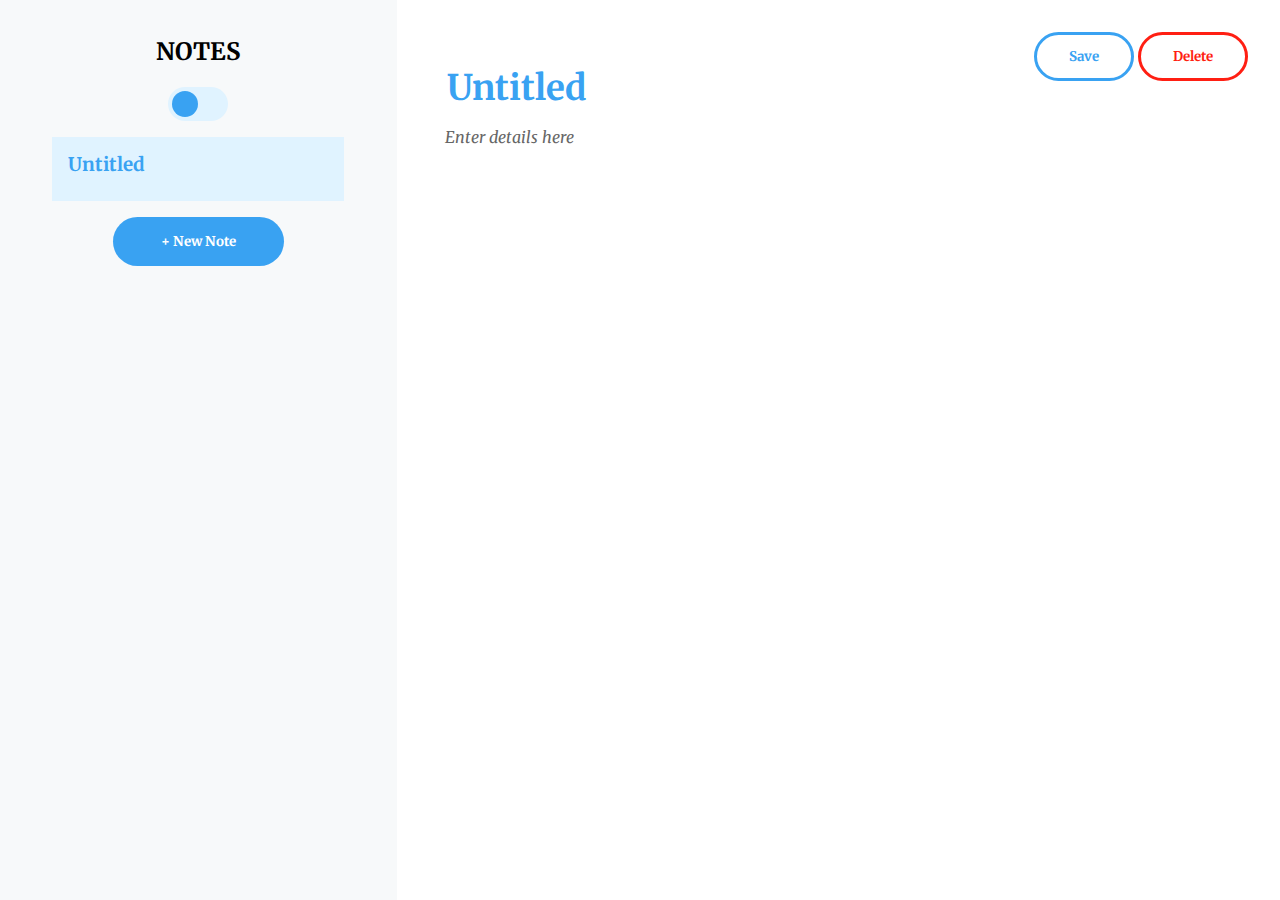
==== commit e71154b3: "Merge f184c82fa3bcbcb969ac7cdced6266411ed27693 into be21c9ecf4bfc42489585206027e069be8a26231" ====
--- a/index.html
+++ b/index.html
@@ -1,52 +1,35 @@
 <!DOCTYPE html>
 <html lang="en">
+
 <head>
-    <meta charset="UTF-8">
-    <meta name="viewport" content="width=device-width, initial-scale=1.0">
-    <title>Quick Notes</title>
-    <link href="./style.css" rel="stylesheet" />
+  <meta charset="UTF-8">
+  <meta name="viewport" content="width=device-width, initial-scale=1.0">
+  <title>Notes App</title>
+  <link rel="stylesheet" href="styles.css" />
 </head>
 
 <body>
-    <div class="hamburger">
-        <svg viewBox="0 0 100 80" width="40" height="40">
-            <rect width="100" height="20"></rect>
-            <rect y="30" width="100" height="20"></rect>
-            <rect y="60" width="100" height="20"></rect>
-          </svg>
+  <div class="main">
+    <div class="sidebar">
+      <h2 class="sidebar-heading">NOTES</h2>
+      <label for="dark">
+        <input type="checkbox" name="dark" id="dark" />
+        <span class="slider"></span>
+      </label>
+      <button id="btn-new" class="btn btn-new marginTop">+ New Note</button>
     </div>
+    <div class="note">
+      <div class="absolute">
+        <button id="btn-save" class="btn btn-new btn-save">Save</button>
+        <button id="btn-delete" class="btn btn-delete">Delete</button>
+      </div>
+      <input type="text" id="heading" class="note-heading" />
+      <div class="note-content" id="content" contenteditable data-placeholder="Enter details here"></div>
+    </div>
+  </div>
+  <script type="module" src="./index.js"></script>
+  <script type="module" src="./theme.js"></script>
+  <script type="module" src="./utils.js"></script>
+</body>
 
-    <div id='main-wrapper'>
-        <section class='left-sidebar'>
-            <h1>
-                Quick Notes
-            </h1>
-            <div class="overflow-auto">
-                <ul>
-                </ul>
-            </div>   
-            <button id="new-note">
-                + New Note
-            </button>
-        </section>
-        
-        <section class="textarea-editor-wrapper" id="toggle-none-sm">
-            <div class="flex-btn-wrapper">
-                <button class="flex-btn" id='save'>
-                    Save
-                </button>
-                <button class="flex-btn" id='del'> 
-                    Delete
-                </button>
-            </div>
-            <div id='textarea-wrapper'>
-                <textarea placeholder="Untitled" class="textarea-typography" maxlength="128"></textarea>
-                <div id='textarea-content' class="textarea-typography">.</div>
-            </div>
-            <div class='editor' contenteditable="true" aria-placeholder='start writing'>
-            </div>
-        </section>
-    </div>
-    <script src="./index.js"></script>
-</body>
 </html>--- a/styles.css
+++ b/styles.css
@@ -0,0 +1,284 @@
+@import url('https://fonts.googleapis.com/css2?family=Merriweather:ital,wght@0,400;0,700;1,400;1,700&display=swap');
+
+:root {
+  --primary-text: #000;
+  --secondary-text: #666;
+  --primary-bg: #fff;
+  --secondary-bg: #f7f9fa;
+  --tertiary-bg: #e0f3ff;
+  --warning-color: #ff1f13;
+  --warning-dark: #ca1910;
+  --warning-light: #ff4b42;
+  --primary-color: #39a2f2;
+  --dark-color: #1a85d6;
+  --light-color: #6cbaf7;
+}
+
+html {
+  box-sizing: border-box;
+}
+
+*,
+*:before,
+*:after {
+  box-sizing: inherit;
+}
+
+body {
+  font-family: 'Merriweather', serif;
+  margin: 0;
+}
+
+/* Buttons */
+.btn {
+  font-weight: 700;
+  border-radius: 25px;
+  font-family: inherit;
+  cursor: pointer;
+}
+
+.btn-new {
+  color: white;
+  background: var(--primary-color);
+  border: none;
+  padding: 1rem 1.2rem;
+  outline: none;
+  cursor: pointer;
+}
+
+.btn-new:hover,
+.btn-new:focus {
+  outline: none;
+  background: var(--dark-color);
+}
+
+.btn-new:active {
+  background: var(--light-color);
+}
+
+.btn-delete {
+  color: var(--warning-color);
+  background: var(--primary-bg);
+  padding: 0.8rem 2rem;
+  border: 3px solid var(--warning-color);
+}
+
+.btn-delete:hover,
+.btn-delete:focus {
+  outline: none;
+  background: var(--warning-dark);
+  border: 3px solid var(--warning-dark);
+  color: white;
+}
+
+.btn-delete:active {
+  background: var(--warning-light);
+  border: 3px solid var(--warning-light);
+}
+
+.btn-save {
+  border: 3px solid var(--primary-color);
+  padding: 0.8rem 2rem;
+  color: var(--primary-color);
+  background-color: var(--primary-bg);
+}
+
+.btn-save:hover,
+.btn-save:focus {
+  border: 3px solid var(--dark-color);
+  color: white;
+}
+
+.btn-save:active {
+  border: 3px solid var(--light-color);
+  color: white;
+}
+
+.absolute {
+  position: absolute;
+  top: 0.5rem;
+  right: 0rem;
+  padding-bottom: 1rem;
+}
+
+.marginTop {
+  margin-top: 1rem;
+}
+
+/* Toggle */
+
+input[type="checkbox"] {
+  opacity: 0;
+  width: 0;
+  height: 0;
+}
+
+label[for="dark"] {
+  display: inline-block;
+  height: 34px;
+  width: 60px;
+  background-color: var(--tertiary-bg);
+  border-radius: 34px;
+  position: relative;
+  flex: 0 0 auto;
+  margin-bottom: 1rem;
+}
+
+.slider {
+  position: absolute;
+  cursor: pointer;
+  top: 0;
+  left: 0;
+  right: 0;
+  bottom: 0;
+  transition: .4s;
+}
+
+.slider:before {
+  position: absolute;
+  content: "";
+  height: 26px;
+  width: 26px;
+  left: 4px;
+  bottom: 4px;
+  background: var(--primary-color);
+  transition: .4s;
+  border-radius: 50%;
+}
+
+input:checked+.slider:before {
+  transform: translateX(26px);
+}
+
+/* Sidebar Note */
+
+.sidebar-note {
+  position: relative;
+  padding: 0.5rem;
+  width: 80%;
+  color: var(--secondary-text);
+  cursor: pointer;
+}
+
+.sidebar-note>p {
+  margin: 0;
+  white-space: nowrap;
+  overflow: hidden;
+  text-overflow: ellipsis;
+}
+
+.sidebar-note-heading {
+  color: var(--primary-text);
+  margin-block-start: 0em;
+  margin-block-end: 0.5em;
+  white-space: nowrap;
+  overflow: hidden;
+  text-overflow: ellipsis;
+}
+
+.sidebar-note-active {
+  background-color: var(--tertiary-bg);
+}
+
+.sidebar-note-heading-active {
+  color: var(--primary-color);
+}
+
+/* Divided Screen */
+
+.main {
+  display: flex;
+  align-items: stretch;
+  height: 100vh
+}
+
+.sidebar {
+  padding: 1rem;
+  display: flex;
+  flex-direction: column;
+  align-items: center;
+  justify-content: flex-start;
+  background: var(--secondary-bg);
+  flex: 4;
+  overflow: auto;
+}
+
+.sidebar-heading {
+  color: var(--primary-text);
+}
+
+
+.note {
+  position: relative;
+  background: var(--primary-bg);
+  padding: 1rem;
+  overflow-y: auto;
+  overflow-x: hidden;
+  flex: 6
+}
+
+:empty:before {
+  content: attr(data-placeholder);
+  color: var(--secondary-text);
+  font-style: italic;
+}
+
+.note-heading {
+  font-family: inherit;
+  color: var(--primary-color);
+  font-size: 2.2rem;
+  font-weight: 700;
+  outline: none;
+  border: none;
+  background: var(--primary-bg);
+  margin: 3rem 2rem 0 2rem;
+  width: inherit;
+}
+
+.note-content {
+  display: flex;
+  margin: 1rem 2rem;
+  color: var(--secondary-text)
+}
+
+.note-content:focus {
+  border: none;
+  outline: none;
+}
+
+
+@media screen and (min-width: 480px) {
+
+  .absolute {
+    right: 1.5rem;
+    top: 1.5rem;
+  }
+
+  .sidebar-note {
+    padding: 1rem;
+  }
+
+}
+
+@media screen and (min-width: 768px) {
+  .btn-new {
+    padding: 1rem 3rem;
+  }
+
+  .btn-save {
+    padding: 0.8rem 2rem;
+  }
+
+  .absolute {
+    right: 2rem;
+    top: 2rem;
+  }
+
+  .sidebar {
+    flex: 3
+  }
+
+  .note {
+    flex: 7
+  }
+}